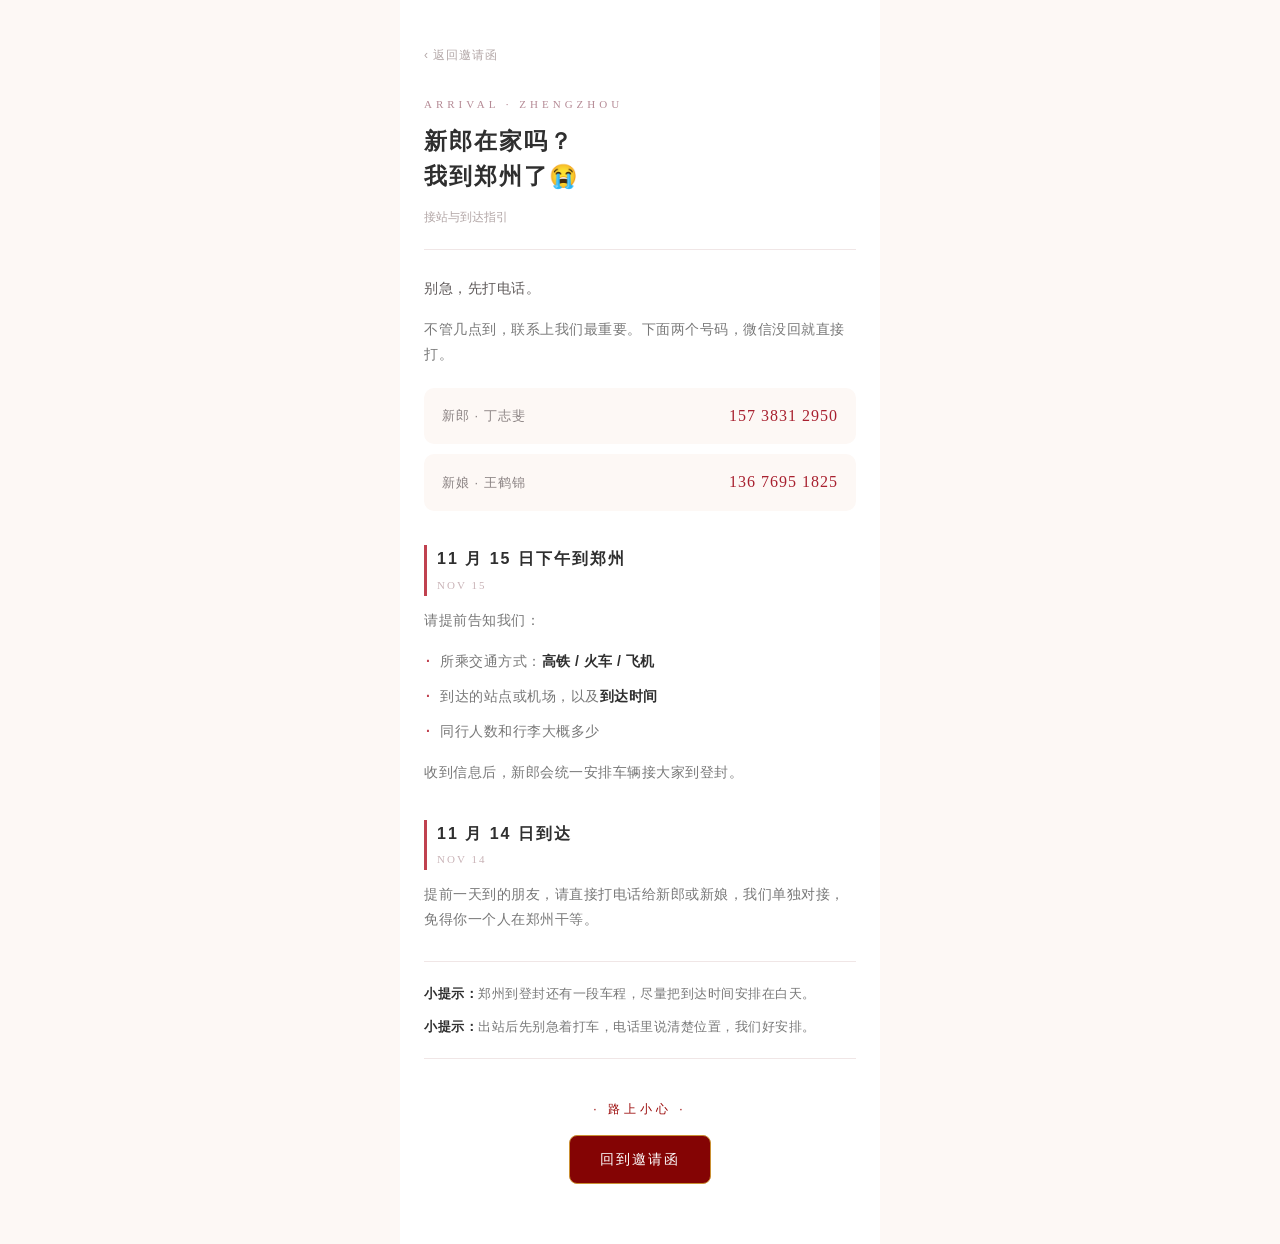
==== extras/arrival.html @ ea583767 "新增番外页面、婚礼日历与地图切换" ====
<!DOCTYPE html>
<html lang="zh-CN">
<head>
<meta charset="UTF-8">
<meta name="viewport" content="width=device-width, initial-scale=1.0, maximum-scale=1.0, user-scalable=no">
<title>新郎在家吗？我到郑州了｜丁志斐 & 王鹤锦的婚礼</title>
<link rel="icon" href="../favicon.ico" sizes="any">
<link rel="stylesheet" href="extras.css">
</head>
<body>
<div class="page">
  <a class="back" href="../index.html">‹ 返回邀请函</a>

  <div class="kicker">ARRIVAL · ZHENGZHOU</div>
  <h1>新郎在家吗？<br>我到郑州了😭</h1>
  <div class="meta">接站与到达指引</div>

  <p class="lead">别急，先打电话。</p>
  <p>不管几点到，联系上我们最重要。下面两个号码，微信没回就直接打。</p>

  <div class="phone-list">
    <a class="phone" href="tel:15738312950">
      <span class="who">新郎 · 丁志斐</span>
      <span class="num">157 3831 2950</span>
    </a>
    <a class="phone" href="tel:13676951825">
      <span class="who">新娘 · 王鹤锦</span>
      <span class="num">136 7695 1825</span>
    </a>
  </div>

  <h2>11 月 15 日下午到郑州<span>NOV 15</span></h2>
  <p>请提前告知我们：</p>
  <ul>
    <li>所乘交通方式：<b>高铁 / 火车 / 飞机</b></li>
    <li>到达的站点或机场，以及<b>到达时间</b></li>
    <li>同行人数和行李大概多少</li>
  </ul>
  <p>收到信息后，新郎会统一安排车辆接大家到登封。</p>

  <h2>11 月 14 日到达<span>NOV 14</span></h2>
  <p>提前一天到的朋友，请直接打电话给新郎或新娘，我们单独对接，免得你一个人在郑州干等。</p>

  <div class="tips">
    <p><b style="color:#2f2f2f;">小提示：</b>郑州到登封还有一段车程，尽量把到达时间安排在白天。</p>
    <p><b style="color:#2f2f2f;">小提示：</b>出站后先别急着打车，电话里说清楚位置，我们好安排。</p>
  </div>

  <div class="footer">
    <div class="end-mark">· 路上小心 ·</div>
    <a href="../index.html">回到邀请函</a>
  </div>
</div>
</body>
</html>
---- extras/extras.css ----
* { margin: 0; padding: 0; box-sizing: border-box; }

body {
  font-family: "PingFang SC", "Microsoft YaHei", sans-serif;
  background: #fdf8f5;
  color: #3a3a3a;
  line-height: 1.8;
  -webkit-font-smoothing: antialiased;
}

.page {
  max-width: 480px;
  margin: 0 auto;
  background: #fff;
  min-height: 100vh;
  padding: 40px 24px 60px;
}

.back {
  display: inline-block;
  font-size: 12px;
  color: #b3a7a7;
  text-decoration: none;
  letter-spacing: 1px;
  margin-bottom: 28px;
}

.kicker {
  font-family: Georgia, serif;
  font-size: 11px;
  letter-spacing: 4px;
  color: #b58a95;
  margin-bottom: 10px;
}

h1 {
  font-size: 23px;
  font-weight: 600;
  color: #2f2f2f;
  letter-spacing: 2px;
  line-height: 1.5;
  margin-bottom: 14px;
}

.meta {
  font-size: 12px;
  color: #b3a7a7;
  padding-bottom: 20px;
  border-bottom: 1px solid #f0e6e6;
  margin-bottom: 26px;
}

p {
  font-size: 14px;
  color: #787878;
  letter-spacing: 0.5px;
  margin-bottom: 16px;
}

.lead { color: #5f5a5a; }

h2 {
  font-size: 16px;
  font-weight: 600;
  color: #2f2f2f;
  letter-spacing: 2px;
  margin: 34px 0 12px;
  padding-left: 10px;
  border-left: 3px solid #c0414f;
}

h2 span {
  display: block;
  font-family: Georgia, serif;
  font-size: 11px;
  font-weight: 400;
  letter-spacing: 2px;
  color: #c9b3b7;
  margin-top: 2px;
}

h3 {
  font-size: 14px;
  font-weight: 600;
  color: #2f2f2f;
  letter-spacing: 1px;
  margin: 24px 0 8px;
}

.photo {
  width: 100%;
  border-radius: 10px;
  display: block;
  margin: 18px 0 10px;
}

.caption {
  font-size: 11px;
  color: #b3a7a7;
  text-align: center;
  margin-bottom: 20px;
  letter-spacing: 0.5px;
}

ul { list-style: none; margin-bottom: 16px; }

li {
  position: relative;
  font-size: 14px;
  color: #787878;
  padding-left: 16px;
  margin-bottom: 10px;
  letter-spacing: 0.5px;
}

li::before {
  content: '·';
  position: absolute;
  left: 2px;
  color: #c0414f;
  font-weight: 700;
}

li b { color: #2f2f2f; font-weight: 600; }

.card {
  padding: 16px 18px;
  background: #fdf8f5;
  border-radius: 10px;
  margin-bottom: 12px;
}

.card .name {
  font-size: 14px;
  color: #2f2f2f;
  font-weight: 600;
  letter-spacing: 1px;
  margin-bottom: 4px;
}

.card .name em {
  font-style: normal;
  font-size: 11px;
  color: #b58a95;
  font-weight: 400;
  margin-left: 6px;
}

.card p { font-size: 13px; color: #8a8282; line-height: 1.8; margin: 0; }

.phone-list { margin: 20px 0 26px; }

.phone {
  display: flex;
  align-items: center;
  justify-content: space-between;
  padding: 14px 18px;
  background: #fdf8f5;
  border-radius: 10px;
  margin-bottom: 10px;
  text-decoration: none;
}

.phone .who { font-size: 13px; color: #8a8282; letter-spacing: 1px; }
.phone .num { font-family: Georgia, serif; font-size: 16px; color: #a8202f; letter-spacing: 1px; }

.tips {
  border-top: 1px solid #f0e6e6;
  border-bottom: 1px solid #f0e6e6;
  padding: 20px 0;
  margin: 28px 0;
}

.tips p { font-size: 13px; margin-bottom: 10px; }
.tips p:last-child { margin-bottom: 0; }

.photo-grid {
  display: grid;
  grid-template-columns: repeat(2, 1fr);
  gap: 10px;
  margin: 20px 0;
}

.photo-grid img {
  width: 100%;
  aspect-ratio: 3 / 4;
  object-fit: cover;
  border-radius: 8px;
  display: block;
}

.placeholder {
  border: 1px dashed #e0d0d0;
  border-radius: 10px;
  padding: 46px 16px;
  text-align: center;
  font-size: 12px;
  color: #b3a7a7;
  letter-spacing: 1px;
  margin: 18px 0;
}

.footer { text-align: center; margin-top: 40px; }

.footer .end-mark {
  font-size: 12px;
  color: #990505;
  letter-spacing: 4px;
  margin-bottom: 14px;
}

.footer a {
  display: inline-block;
  padding: 11px 30px;
  border: 1px solid #ca9133;
  border-radius: 8px;
  background: #840404;
  color: #fff;
  font-size: 14px;
  letter-spacing: 2px;
  text-decoration: none;
}
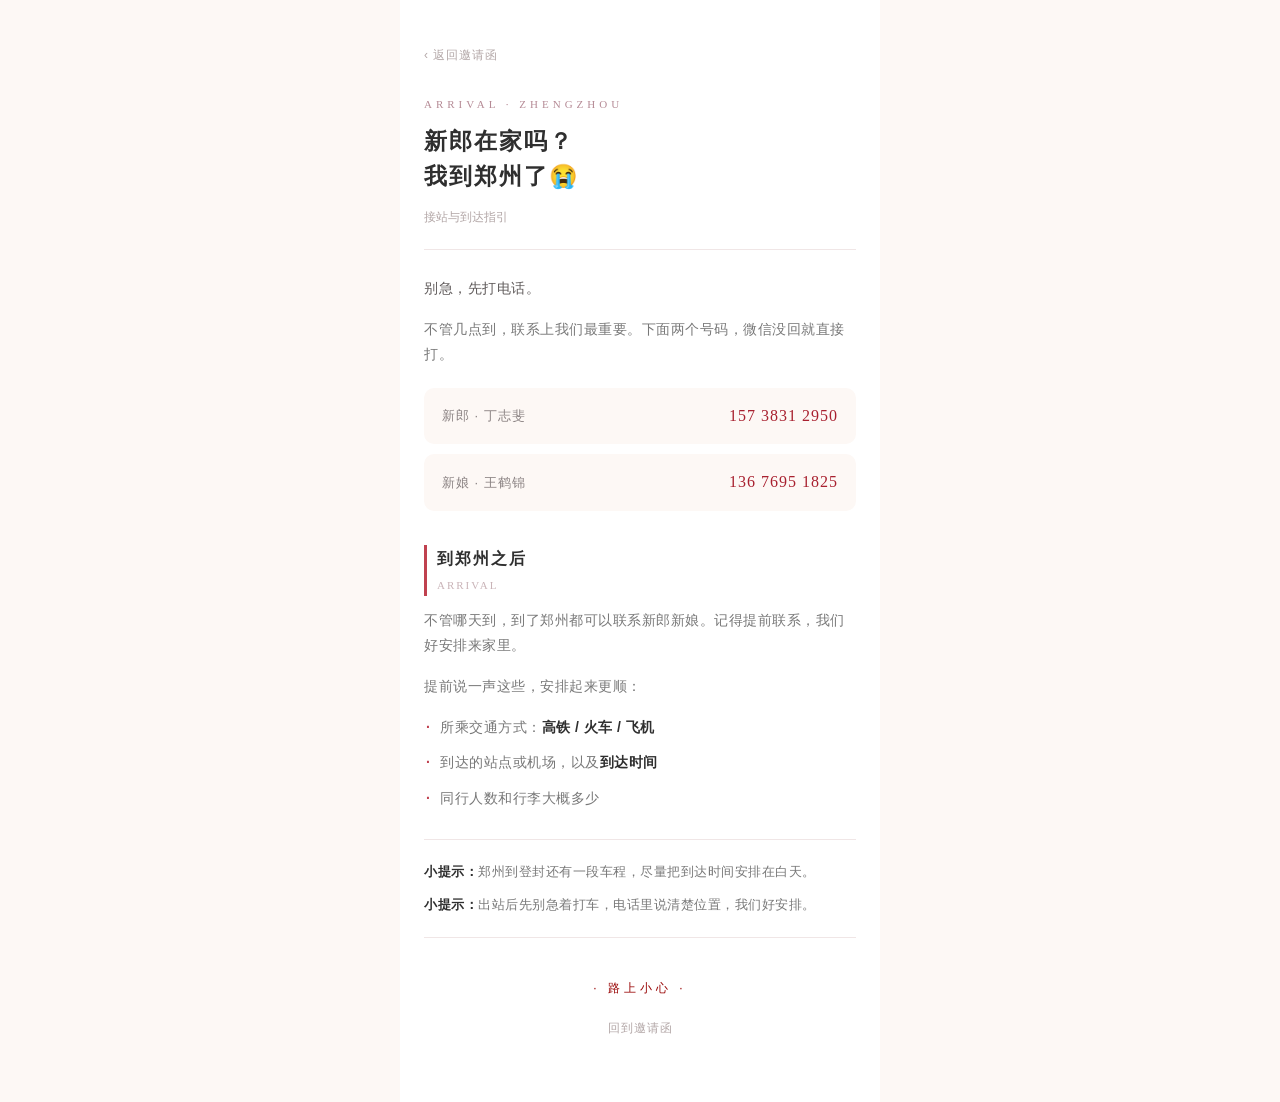
==== commit b7fa92ff: "番外文案与样式微调" ====
--- a/extras/arrival.html
+++ b/extras/arrival.html
@@ -29,17 +29,14 @@
     </a>
   </div>
 
-  <h2>11 月 15 日下午到郑州<span>NOV 15</span></h2>
-  <p>请提前告知我们：</p>
+  <h2>到郑州之后<span>ARRIVAL</span></h2>
+  <p>不管哪天到，到了郑州都可以联系新郎新娘。记得提前联系，我们好安排来家里。</p>
+  <p>提前说一声这些，安排起来更顺：</p>
   <ul>
     <li>所乘交通方式：<b>高铁 / 火车 / 飞机</b></li>
     <li>到达的站点或机场，以及<b>到达时间</b></li>
     <li>同行人数和行李大概多少</li>
   </ul>
-  <p>收到信息后，新郎会统一安排车辆接大家到登封。</p>
-
-  <h2>11 月 14 日到达<span>NOV 14</span></h2>
-  <p>提前一天到的朋友，请直接打电话给新郎或新娘，我们单独对接，免得你一个人在郑州干等。</p>
 
   <div class="tips">
     <p><b style="color:#2f2f2f;">小提示：</b>郑州到登封还有一段车程，尽量把到达时间安排在白天。</p>
--- a/extras/extras.css
+++ b/extras/extras.css
@@ -211,12 +211,8 @@
 
 .footer a {
   display: inline-block;
-  padding: 11px 30px;
-  border: 1px solid #ca9133;
-  border-radius: 8px;
-  background: #840404;
-  color: #fff;
-  font-size: 14px;
-  letter-spacing: 2px;
+  font-size: 12px;
+  color: #b3a7a7;
+  letter-spacing: 1px;
   text-decoration: none;
 }
